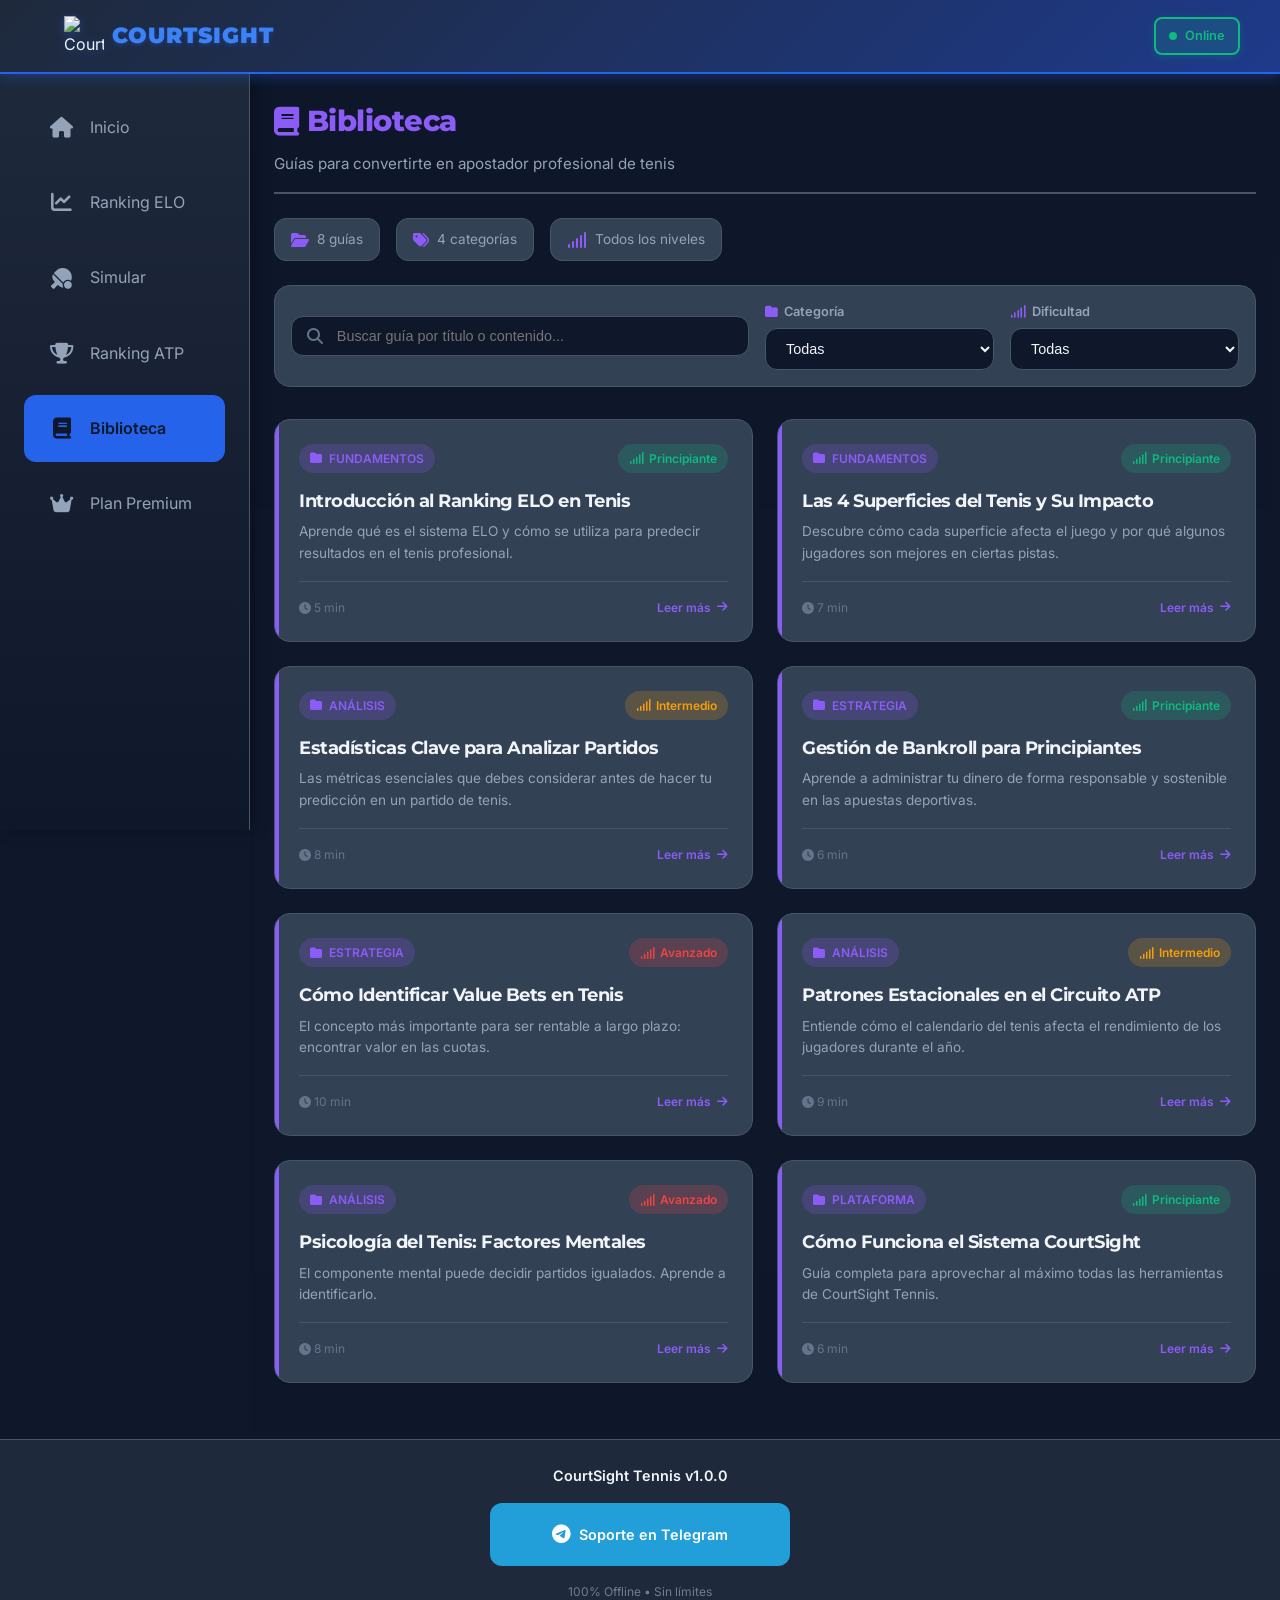
==== pages/biblioteca.html @ 171592a0 "Add files via upload" ====
<!DOCTYPE html>
<html lang="es">
<head>
    <meta charset="UTF-8">
    <meta name="viewport" content="width=device-width, initial-scale=1.0">
    <title>Biblioteca - CourtSight Tennis</title>
    <meta name="description" content="Guías para convertirte en apostador profesional de tenis">
    
    <!-- Favicon -->
    <link rel="icon" type="image/png" href="../logo.png">
    
    <!-- Fonts -->
    <link rel="preconnect" href="https://fonts.googleapis.com">
    <link rel="preconnect" href="https://fonts.gstatic.com" crossorigin>
    <link href="https://fonts.googleapis.com/css2?family=Inter:wght@400;500;600;700&family=Montserrat:wght@700;800;900&display=swap" rel="stylesheet">
    
    <!-- Font Awesome -->
    <link rel="stylesheet" href="https://cdnjs.cloudflare.com/ajax/libs/font-awesome/6.5.1/css/all.min.css">
    
    <!-- CSS Global -->
    <link rel="stylesheet" href="../css/styles.css">
    
    <!-- CSS Específico Biblioteca -->
    <link rel="stylesheet" href="../css/biblioteca.css">
</head>
<body class="surface-biblioteca">
    
    <!-- ============================================
    HEADER
    ============================================ -->
    <header class="header">
        <div class="header-content">
            <div class="logo">
                <button id="menu-toggle" class="menu-toggle" aria-label="Menú">
                    <span class="hamburger"></span>
                </button>
                    <img src="../logo.png" alt="CourtSight Logo" class="logo-img">
                    <h1>COURTSIGHT</h1>
            </div>
            
            <div id="connection-status" class="connection-status">
                <span class="status-dot"></span>
                <span class="status-text">Offline</span>
            </div>
        </div>
    </header>
    
    <!-- ============================================
    OVERLAY SIDEBAR (MÓVIL)
    ============================================ -->
    <div id="sidebar-overlay" class="sidebar-overlay"></div>
    
    <!-- ============================================
    LAYOUT PRINCIPAL
    ============================================ -->
    <div class="app-layout">
        
        <!-- SIDEBAR -->
        <aside id="sidebar" class="sidebar">
            <nav class="sidebar-menu">
                <a href="../index.html" class="sidebar-item">
                    <span class="icon"><i class="fas fa-home"></i></span>
                    <span>Inicio</span>
                </a>
                <a href="ranking-elo.html" class="sidebar-item">
                    <span class="icon"><i class="fas fa-chart-line"></i></span>
                    <span>Ranking ELO</span>
                </a>
                <a href="simulate.html" class="sidebar-item">
                    <span class="icon"><i class="fas fa-table-tennis-paddle-ball"></i></span>
                    <span>Simular</span>
                </a>
                <a href="ranking-atp.html" class="sidebar-item">
                    <span class="icon"><i class="fas fa-trophy"></i></span>
                    <span>Ranking ATP</span>
                </a>
                <a href="biblioteca.html" class="sidebar-item active">
                    <span class="icon"><i class="fas fa-book"></i></span>
                    <span>Biblioteca</span>
                </a>
                <a href="plan-premium.html" class="sidebar-item">
                    <span class="icon"><i class="fas fa-crown"></i></span>
                    <span>Plan Premium</span>
                </a>
            </nav>
        </aside>
        
        <!-- ============================================
        CONTENIDO PRINCIPAL
        ============================================ -->
        <main class="main-content">
            
            <!-- TÍTULO DE LA SECCIÓN -->
            <section class="section-header">
                <h2 class="section-title">
                    <i class="fas fa-book"></i>
                    Biblioteca
                </h2>
                <p class="section-subtitle">
                    Guías para convertirte en apostador profesional de tenis
                </p>
            </section>
            
            <!-- ============================================
            BADGES INFORMATIVOS
            ============================================ -->
            <div class="info-badges">
                <div class="badge">
                    <i class="fas fa-folder-open"></i>
                    <span id="total-guides">0 guías</span>
                </div>
                <div class="badge">
                    <i class="fas fa-tags"></i>
                    <span id="total-categories">0 categorías</span>
                </div>
                <div class="badge">
                    <i class="fas fa-signal"></i>
                    <span id="difficulty-info">Todos los niveles</span>
                </div>
            </div>
            
            <!-- ============================================
            FILTROS DE BÚSQUEDA
            ============================================ -->
            <div class="filters-container">
                <!-- Buscador -->
                <div class="search-box">
                    <i class="fas fa-search"></i>
                    <input 
                        type="text" 
                        id="search-input" 
                        placeholder="Buscar guía por título o contenido..."
                        class="search-input"
                    >
                </div>
                
                <!-- Filtro por Categoría -->
                <div class="filter-group">
                    <label for="category-filter">
                        <i class="fas fa-folder"></i>
                        Categoría
                    </label>
                    <select id="category-filter" class="filter-select">
                        <option value="all">Todas</option>
                    </select>
                </div>
                
                <!-- Filtro por Dificultad -->
                <div class="filter-group">
                    <label for="difficulty-filter">
                        <i class="fas fa-signal"></i>
                        Dificultad
                    </label>
                    <select id="difficulty-filter" class="filter-select">
                        <option value="all">Todas</option>
                        <option value="beginner">Principiante</option>
                        <option value="intermediate">Intermedio</option>
                        <option value="advanced">Avanzado</option>
                        <option value="expert">Experto</option>
                    </select>
                </div>
            </div>
            
            <!-- ============================================
            ESTADO DE CARGA
            ============================================ -->
            <div id="loading-state" class="state-container">
                <div class="loading-spinner">
                    <i class="fas fa-circle-notch fa-spin"></i>
                </div>
                <p>Cargando guías...</p>
            </div>
            
            <!-- ============================================
            ESTADO VACÍO
            ============================================ -->
            <div id="empty-state" class="state-container hidden">
                <i class="fas fa-inbox state-icon"></i>
                <h3>Sin guías disponibles</h3>
                <p>No se encontraron guías con los filtros seleccionados</p>
            </div>
            
            <!-- ============================================
            GRID DE GUÍAS
            ============================================ -->
            <div id="guides-container" class="guides-container hidden">
                <div id="guides-grid" class="guides-grid">
                    <!-- Se llena dinámicamente con JS -->
                </div>
            </div>
            
        </main>
    </div>
    
    <!-- ============================================
    MODAL DE GUÍA (DETALLE)
    ============================================ -->
    <div id="guide-modal" class="modal hidden">
        <div class="modal-overlay"></div>
        <div class="modal-content">
            <button class="modal-close" id="modal-close">
                <i class="fas fa-times"></i>
            </button>
            <div class="modal-header">
                <span id="modal-category" class="modal-category"></span>
                <span id="modal-difficulty" class="modal-difficulty"></span>
            </div>
            <h2 id="modal-title" class="modal-title"></h2>
            <div id="modal-meta" class="modal-meta"></div>
            <div id="modal-body" class="modal-body"></div>
            <div class="modal-footer">
                <button class="btn btn-secondary" id="modal-back">
                    <i class="fas fa-arrow-left"></i>
                    Volver
                </button>
            </div>
        </div>
    </div>
    
    <!-- ============================================
    FOOTER / INFO BAR
    ============================================ -->
    <footer class="info-bar">
        <p class="info-text">CourtSight Tennis v1.0.0</p>
        <a href="https://t.me/Eltonali05" class="telegram-contact" target="_blank" rel="noopener">
            <span class="telegram-icon"><i class="fab fa-telegram-plane"></i></span>
            <span>Soporte en Telegram</span>
        </a>
        <p class="version-text">100% Offline • Sin límites</p>
    </footer>
    
    <!-- ============================================
    JAVASCRIPT
    ============================================ -->
    <script src="../js/app.js"></script>
    <script src="../js/biblioteca.js"></script>
    
</body>
</html>
---- css/styles.css ----
/* ============================================
COURT SIGHT TENNIS - ESTILOS GLOBALES
============================================ */
:root {
    /* Colores - Tennis Blue Theme */
    --bg-primary: #0f172a;
    --bg-secondary: #1e293b;
    --bg-card: #334155;
    
    /* Paleta Azul Tennis */
    --accent: #2563eb;
    --accent-hover: #1d4ed8;
    --accent-light: #3b82f6;
    --accent-dark: #1e3a8a;
    --cyan: #06b6d4;

    /* Texto */
    --text-primary: #f1f5f9;
    --text-secondary: #94a3b8;
    --text-muted: #64748b;

    /* Estados y utilidades */
    --success: #10b981;
    --border: #475569;
    --danger: #ef4444;
    --warning: #f59e0b;
    --telegram: #229ED9;
    --telegram-hover: #1b8ac0;

    /* Espaciado */
    --spacing-xs: 0.5rem;
    --spacing-sm: 1rem;
    --spacing-md: 1.5rem;
    --spacing-lg: 2rem;

    /* Bordes */
    --radius-sm: 8px;
    --radius-md: 12px;
    --radius-lg: 16px;

    /* Sombras */
    --shadow: 0 4px 6px -1px rgba(0, 0, 0, 0.3);
    --shadow-lg: 0 10px 15px -3px rgba(0, 0, 0, 0.4);
}

/* ============================================
RESET & BASE
============================================ */
* {
    margin: 0;
    padding: 0;
    box-sizing: border-box;
    -webkit-tap-highlight-color: transparent;
}

html {
    font-size: 16px;
    scroll-behavior: smooth;
}

body {
    font-family: 'Inter', -apple-system, BlinkMacSystemFont, 'Segoe UI', Roboto, sans-serif;
    background: transparent;
    color: var(--text-primary);
    line-height: 1.6;
    min-height: 100vh;
    display: flex;
    flex-direction: column;
}

/* Títulos con Montserrat */
h1, h2, h3, h4, h5, h6 {
    font-family: 'Montserrat', sans-serif;
    font-weight: 800;
    letter-spacing: -0.5px;
}

body.sidebar-open {
    overflow: hidden;
}

a {
    text-decoration: none;
    color: inherit;
}

/* ============================================
HEADER
============================================ */
.header {
    background: linear-gradient(135deg, var(--bg-secondary) 0%, var(--accent-dark) 100%);
    border-bottom: 2px solid var(--accent);
    padding: var(--spacing-sm) var(--spacing-md);
    position: sticky;
    top: 0;
    z-index: 100;
    box-shadow: 0 4px 12px rgba(37, 99, 235, 0.3);
}

.header-content {
    display: flex;
    justify-content: space-between;
    align-items: center;
    max-width: 1200px;
    margin: 0 auto;
}

.logo {
    display: flex;
    align-items: center;
    gap: var(--spacing-xs);
}

/* Botón Hamburguesa */
.menu-toggle {
    background: transparent;
    border: none;
    cursor: pointer;
    padding: var(--spacing-xs);
    display: flex;
    align-items: center;
    justify-content: center;
    margin-right: var(--spacing-xs);
}

.hamburger {
    display: block;
    width: 24px;
    height: 2px;
    background: var(--text-primary);
    position: relative;
    transition: all 0.3s;
}

.hamburger::before,
.hamburger::after {
    content: '';
    position: absolute;
    width: 24px;
    height: 2px;
    background: var(--text-primary);
    left: 0;
    transition: all 0.3s;
}

.hamburger::before { top: -7px; }
.hamburger::after { top: 7px; }

/* Animación hamburguesa activo */
.menu-toggle.active .hamburger { background: transparent; }
.menu-toggle.active .hamburger::before {
    top: 0;
    transform: rotate(45deg);
    background: var(--accent);
}
.menu-toggle.active .hamburger::after {
    top: 0;
    transform: rotate(-45deg);
    background: var(--accent);
}

.logo-icon { font-size: 1.8rem; }

.logo h1 {
    font-size: 1.4rem;
    font-weight: 900;
    color: var(--accent-light);
    font-family: 'Montserrat', sans-serif;
    letter-spacing: 1px;
    text-transform: uppercase;
    text-shadow: 0 2px 4px rgba(37, 99, 235, 0.3);
}

.logo-img {
    width: 40px;
    height: 40px;
    object-fit: contain;
    display: block;
    filter: drop-shadow(0 2px 4px rgba(37, 99, 235, 0.4));
}

/* Connection Status - Verde/Rojo */
.connection-status {
    display: flex;
    align-items: center;
    gap: var(--spacing-xs);
    font-size: 0.8rem;
    font-weight: 600;
    padding: 0.4rem 0.8rem;
    border-radius: var(--radius-sm);
    border: 2px solid var(--danger);
    background: rgba(239, 68, 68, 0.15);
    color: var(--danger);
    transition: all 0.3s;
    box-shadow: 0 2px 8px rgba(239, 68, 68, 0.2);
}

.connection-status.online {
    border-color: var(--success);
    background: rgba(16, 185, 129, 0.15);
    color: var(--success);
    box-shadow: 0 2px 8px rgba(16, 185, 129, 0.2);
}

.status-dot {
    width: 8px;
    height: 8px;
    border-radius: 50%;
    background: var(--danger);
    animation: pulse 2s infinite;
}

.online .status-dot { background: var(--success); }

@keyframes pulse {
    0%, 100% { opacity: 1; }
    50% { opacity: 0.5; }
}

/* ============================================
OVERLAY
============================================ */
.sidebar-overlay {
    position: fixed;
    top: 0;
    left: 0;
    width: 100%;
    height: 100%;
    background: rgba(0, 0, 0, 0.5);
    z-index: 90;
    opacity: 0;
    visibility: hidden;
    transition: all 0.3s;
}

.sidebar-overlay.active {
    opacity: 1;
    visibility: visible;
}

/* ============================================
LAYOUT CON SIDEBAR
============================================ */
.app-layout {
    display: flex;
    min-height: calc(100vh - 140px);
    flex: 1;
    position: relative;
}

/* Sidebar */
.sidebar {
    width: 250px;
    background: var(--bg-secondary);
    border-right: 1px solid var(--border);
    padding: var(--spacing-md);
    position: fixed;
    top: 70px;
    left: -250px;
    height: calc(100vh - 140px);
    overflow-y: auto;
    z-index: 95;
    transition: left 0.3s ease;
}

.sidebar.open { left: 0; }

.sidebar-menu {
    display: flex;
    flex-direction: column;
    gap: var(--spacing-xs);
}

.sidebar-item {
    display: flex;
    align-items: center;
    gap: var(--spacing-sm);
    padding: var(--spacing-sm) var(--spacing-md);
    border-radius: var(--radius-md);
    color: var(--text-secondary);
    transition: all 0.2s;
    cursor: pointer;
    border: 1px solid transparent;
}

.sidebar-item:hover {
    background: var(--bg-card);
    color: var(--text-primary);
}

.sidebar-item.active {
    background: var(--accent);
    color: var(--bg-primary);
    font-weight: 600;
}

.sidebar-item .icon {
    font-size: 1.3rem;
    width: 25px;
    text-align: center;
}
/* ============================================
🎨 ICONOS FONTAWESOME
============================================ */
.icon i, 
.feature-icon i, 
.wf-icon i, 
.about-icon i, 
.telegram-icon i, 
.btn-icon i {
    font-style: normal;
    display: inline-flex;
    align-items: center;
    justify-content: center;
}

/* Colores específicos para iconos */
.feature-icon i { 
    color: var(--accent-light); 
}

.wf-icon i { 
    color: var(--success); 
}

.telegram-icon i { 
    color: #ffffff; 
}

.btn-icon i {
    animation: pulse-icon 2s ease-in-out infinite;
}

/* Contenido Principal con Fondo */
.main-content {
    flex: 1;
    padding: var(--spacing-md);
    overflow-y: auto;
    width: 100%;
    background-image: url('../flags/fondo-tenis.jpg');
    background-size: cover;
    background-position: center;
    background-repeat: no-repeat;
    background-attachment: fixed;
    position: relative;
}

.main-content::before {
    content: '';
    position: absolute;
    top: 0;
    left: 0;
    width: 100%;
    height: 100%;
    background: rgba(15, 23, 42, 0.85);
    z-index: 0;
    pointer-events: none;
}

.main-content > * {
    position: relative;
    z-index: 1;
}

/* ============================================
SECCIONES DE CONTENIDO
============================================ */
.content-section {
    display: none;
}

.content-section.active {
    display: block;
    animation: fadeIn 0.3s ease-out;
}

.section-title {
    font-size: 1.5rem;
    margin-bottom: var(--spacing-md);
    color: var(--accent);
    display: flex;
    align-items: center;
    gap: var(--spacing-xs);
}

/* ============================================
TARJETA DE BIENVENIDA
============================================ */
.welcome-card {
    background: var(--bg-secondary);
    border: 1px solid var(--border);
    border-radius: var(--radius-lg);
    padding: var(--spacing-md);
    margin-bottom: var(--spacing-md);
}

.welcome-card h4 {
    color: var(--accent-light);
    margin-bottom: var(--spacing-xs);
    font-size: 1.1rem;
}

.welcome-card p {
    color: var(--text-secondary);
    font-size: 0.9rem;
    line-height: 1.7;
}

/* ============================================
WELCOME CARD HERO (MEJORADO)
============================================ */
.hero-welcome {
    background: linear-gradient(135deg, var(--bg-secondary) 0%, var(--bg-primary) 100%);
    border: 1px solid var(--border);
    position: relative;
    overflow: hidden;
    padding: var(--spacing-lg);
}

.hero-welcome::before {
    content: '';
    position: absolute;
    top: -50%;
    right: -50%;
    width: 200%;
    height: 200%;
    background: radial-gradient(circle, rgba(37, 99, 235, 0.15) 0%, transparent 70%);
    animation: pulse-glow 8s ease-in-out infinite;
    pointer-events: none;
}

@keyframes pulse-glow {
    0%, 100% { transform: scale(1); opacity: 0.5; }
    50% { transform: scale(1.1); opacity: 0.8; }
}

.welcome-badge {
    display: inline-block;
    background: linear-gradient(90deg, var(--accent) 0%, var(--success) 100%);
    color: var(--text-primary);
    padding: 0.4rem 1rem;
    border-radius: 20px;
    font-size: 0.85rem;
    font-weight: 600;
    margin-bottom: 1.2rem;
    box-shadow: 0 4px 12px rgba(37, 99, 235, 0.3);
}

.welcome-title {
    font-size: 2rem;
    margin: 0 0 1rem 0;
    color: var(--text-primary);
    font-family: 'Montserrat', sans-serif;
}

.welcome-title .highlight {
    background: linear-gradient(90deg, var(--accent-light) 0%, var(--cyan) 100%);
    -webkit-background-clip: text;
    -webkit-text-fill-color: transparent;
    background-clip: text;
}

.welcome-subtitle {
    color: var(--text-secondary);
    font-size: 1.05rem;
    line-height: 1.6;
    margin-bottom: 1.5rem;
}

.welcome-features {
    display: grid;
    grid-template-columns: repeat(3, 1fr);
    gap: 0.8rem;
    margin-bottom: 1.8rem;
}

.wf-item {
    display: flex;
    align-items: center;
    gap: 0.5rem;
    font-size: 0.9rem;
    color: var(--text-secondary);
}

.wf-icon {
    font-size: 1.2rem;
}

.btn-cta {
    display: inline-block;
    background: linear-gradient(90deg, var(--accent) 0%, var(--accent-light) 100%);
    color: var(--text-primary);
    padding: 0.9rem 1.8rem;
    border-radius: var(--radius-md);
    text-decoration: none;
    font-weight: 600;
    transition: transform 0.2s, box-shadow 0.2s;
    box-shadow: 0 4px 14px rgba(37, 99, 235, 0.4);
}

.btn-cta:hover {
    transform: translateY(-2px);
    box-shadow: 0 6px 20px rgba(37, 99, 235, 0.6);
}

/* ============================================
BANNER "QUIÉNES SOMOS" (EXPANDIBLE)
============================================ */
.about-banner {
    margin: 1.5rem 0;
    border-radius: var(--radius-lg);
    overflow: hidden;
    border: 1px solid var(--border);
    background: linear-gradient(135deg, var(--bg-secondary) 0%, var(--bg-primary) 100%);
    transition: all 0.3s ease;
}

.about-banner-header {
    padding: 1.2rem 1.5rem;
    display: flex;
    align-items: center;
    justify-content: space-between;
    cursor: pointer;
    user-select: none;
}

.about-banner-header:hover {
    background: rgba(255, 255, 255, 0.05);
}

.about-banner-title {
    display: flex;
    align-items: center;
    gap: 0.8rem;
    color: var(--text-primary);
    font-weight: 600;
    font-size: 1.1rem;
}

.about-banner-title .icon {
    font-size: 1.4rem;
}

.about-banner-arrow {
    background: none;
    border: none;
    color: var(--text-secondary);
    font-size: 1.5rem;
    cursor: pointer;
    transition: transform 0.3s ease;
    padding: 0.3rem;
}

.about-banner-arrow.active {
    transform: rotate(180deg);
    color: var(--accent-light);
}

.about-banner-content {
    max-height: 0;
    overflow: hidden;
    transition: max-height 0.4s ease, padding 0.4s ease;
    background: rgba(15, 23, 42, 0.6);
}

.about-banner-content.open {
    max-height: 1000px;
    padding: 0 1.5rem 1.5rem;
}

.about-banner-grid {
    display: grid;
    grid-template-columns: repeat(auto-fit, minmax(250px, 1fr));
    gap: 1.2rem;
    margin-top: 1rem;
}

.about-banner-card {
    background: rgba(30, 41, 59, 0.8);
    padding: 1.2rem;
    border-radius: var(--radius-md);
    border: 1px solid var(--border);
}

/* ============================================
🇨🇺 TARJETA "HECHO EN LA HABANA" CON BANDERA
============================================ */
.about-banner-card.cuban-bg {
    background-image: url('flags/cu.png'); /* ← TU RUTA AQUÍ */
    background-size: cover;
    background-position: center;
    background-repeat: no-repeat;
    position: relative;
    border: 2px solid #50393c; /* Borde rojo cubano */
    overflow: hidden;
}

/* Capa oscura para que el texto se lea bien */
.cuban-flag-overlay {
    position: absolute;
    top: 0;
    left: 0;
    width: 100%;
    height: 100%;
    background: rgba(15, 23, 42, 0.85); /* Capa semitransparente */
    z-index: 1;
    pointer-events: none;
}

/* El contenido (texto) debe estar por encima */
.about-banner-card.cuban-bg h4,
.about-banner-card.cuban-bg p {
    position: relative;
    z-index: 2;
}

/* Efecto hover opcional */
.about-banner-card.cuban-bg:hover {
    border-color: #11224a; /* Azul cubano */
    transform: translateY(-4px);
}

.about-banner-card h4 {
    margin: 0 0 0.6rem 0;
    color: var(--text-primary);
    font-size: 1rem;
    display: flex;
    align-items: center;
    gap: 0.5rem;
}
/* 🇨🇺 Título "Hecho en La Habana" con colores cubanos */
.about-banner-card.cuban-bg h4 {
    background: linear-gradient(90deg, #CF142B 0%, #FFFFFF 50%, #002A8F 100%);
    -webkit-background-clip: text;
    -webkit-text-fill-color: transparent;
    background-clip: text;
    font-weight: 900;
    text-shadow: 0 2px 4px rgba(0, 0, 0, 0.3);
}

.about-banner-card p,
.about-banner-card li {
    color: var(--text-secondary);
    font-size: 0.9rem;
    line-height: 1.5;
    margin: 0.3rem 0;
}

.about-banner-card ul {
    padding-left: 1.2rem;
    margin: 0.5rem 0;
}

.about-banner-card li {
    list-style: none;
    padding-left: 0.3rem;
}

.about-banner-card li::before {
    content: "•";
    color: var(--accent-light);
    font-weight: bold;
    display: inline-block;
    width: 1em;
    margin-left: -1em;
}

.about-banner-card.full-width {
    grid-column: 1 / -1;
}

.mission-tags {
    display: flex;
    flex-wrap: wrap;
    gap: 0.5rem;
    margin-top: 1rem;
}

.tag {
    background: rgba(37, 99, 235, 0.2);
    color: var(--accent-light);
    padding: 0.3rem 0.7rem;
    border-radius: 20px;
    font-size: 0.8rem;
    font-weight: 500;
}

/* ============================================
🔹 SECCIÓN: QUÉ HACE LA APLICACIÓN
============================================ */
.features-section {
    background: var(--bg-secondary);
    border: 1px solid var(--border);
    border-radius: var(--radius-lg);
    padding: var(--spacing-md);
    margin-bottom: var(--spacing-md);
}

.features-title {
    font-size: 1.3rem;
    color: var(--text-primary);
    margin-bottom: var(--spacing-md);
    display: flex;
    align-items: center;
    gap: var(--spacing-xs);
}

.features-list {
    display: grid;
    grid-template-columns: repeat(auto-fit, minmax(280px, 1fr));
    gap: var(--spacing-sm);
    margin-bottom: var(--spacing-md);
}

.feature-item {
    display: flex;
    align-items: flex-start;
    gap: var(--spacing-sm);
    padding: var(--spacing-sm);
    background: rgba(30, 41, 59, 0.5);
    border-radius: var(--radius-md);
    border: 1px solid var(--border);
    transition: transform 0.2s, background 0.2s;
}

.feature-item:hover {
    transform: translateY(-2px);
    background: rgba(30, 41, 59, 0.8);
}

.feature-icon {
    font-size: 1.8rem;
    flex-shrink: 0;
}

.feature-content h4 {
    font-size: 1rem;
    color: var(--text-primary);
    margin-bottom: 0.3rem;
    font-weight: 600;
}

.feature-content p {
    font-size: 0.85rem;
    color: var(--text-secondary);
    line-height: 1.5;
    margin: 0;
}

/* ============================================
🔹 BOTÓN "ÚSALO YA" (Dentro de features-section)
============================================ */
.features-cta {
    text-align: center;
    padding-top: var(--spacing-md);
    border-top: 1px solid var(--border);
}

.btn-use-now {
    display: inline-flex;
    align-items: center;
    justify-content: center;
    gap: 0.4rem;
    background: linear-gradient(135deg, var(--accent) 0%, var(--accent-dark) 100%);
    color: var(--text-primary);
    padding: 1rem 2rem;
    border: none;
    border-radius: var(--radius-lg);
    font-size: 1.1rem;
    font-weight: 700;
    font-family: 'Montserrat', sans-serif;
    cursor: pointer;
    transition: transform 0.2s, box-shadow 0.2s;
    box-shadow: 0 4px 15px rgba(37, 99, 235, 0.5);
    width: 100%;
    max-width: 280px;
}

.btn-use-now:hover {
    transform: translateY(-3px);
    box-shadow: 0 6px 20px rgba(37, 99, 235, 0.7);
}

.btn-use-now:active {
    transform: translateY(-1px);
}

.btn-icon {
    font-size: 1.3rem;
    animation: pulse-icon 2s ease-in-out infinite;
}

@keyframes pulse-icon {
    0%, 100% { transform: scale(1); }
    50% { transform: scale(1.2); }
}

.features-cta-text {
    font-size: 0.85rem;
    color: var(--text-secondary);
    margin-top: 0.8rem;
    margin-bottom: 0;
}

/* ============================================
FOOTER / INFO BAR
============================================ */
.info-bar {
    margin-top: auto;
    padding: var(--spacing-md);
    text-align: center;
    border-top: 1px solid var(--border);
    background: var(--bg-secondary);
    display: flex;
    flex-direction: column;
    align-items: center;
    gap: var(--spacing-sm);
}

.info-text {
    font-size: 0.9rem;
    color: var(--text-primary);
    font-weight: 600;
    margin: 0;
}

.telegram-contact {
    display: inline-flex;
    align-items: center;
    justify-content: center;
    gap: var(--spacing-xs);
    background: var(--telegram);
    color: #ffffff;
    padding: var(--spacing-sm) var(--spacing-md);
    border-radius: var(--radius-md);
    font-size: 0.9rem;
    font-weight: 600;
    transition: background 0.2s, transform 0.1s;
    width: 100%;
    max-width: 300px;
}

.telegram-contact:hover { background: var(--telegram-hover); }
.telegram-contact:active { transform: scale(0.98); }
.telegram-icon { font-size: 1.2rem; }

.version-text {
    font-size: 0.75rem;
    color: var(--text-secondary);
    opacity: 0.7;
    margin: 0;
}

/* ============================================
COMPONENTES REUTILIZABLES
============================================ */
.btn {
    display: inline-block;
    width: 100%;
    padding: var(--spacing-sm) var(--spacing-md);
    border: none;
    border-radius: var(--radius-md);
    font-size: 1rem;
    font-weight: 600;
    cursor: pointer;
    text-align: center;
    transition: background 0.2s;
}

.btn-primary { background: var(--accent); color: var(--bg-primary); }
.btn-primary:hover { background: var(--accent-hover); }

.btn-secondary {
    background: var(--bg-card);
    color: var(--text-primary);
    border: 1px solid var(--border);
}

.btn-danger {
    background: transparent;
    color: var(--danger);
    border: 1px solid var(--danger);
}

.card {
    background: var(--bg-secondary);
    border: 1px solid var(--border);
    border-radius: var(--radius-lg);
    padding: var(--spacing-md);
    margin-bottom: var(--spacing-sm);
}

.card-title {
    font-size: 1.2rem;
    margin-bottom: var(--spacing-sm);
    color: var(--accent);
}

.input {
    width: 100%;
    padding: var(--spacing-sm);
    background: var(--bg-primary);
    border: 1px solid var(--border);
    border-radius: var(--radius-md);
    color: var(--text-primary);
    font-size: 1rem;
}

.input:focus { outline: none; border-color: var(--accent); }

.select {
    width: 100%;
    padding: var(--spacing-sm);
    background: var(--bg-primary);
    border: 1px solid var(--border);
    border-radius: var(--radius-md);
    color: var(--text-primary);
    font-size: 1rem;
}

/* Utilidades */
.hidden { display: none !important; }
.text-center { text-align: center; }
.text-muted { color: var(--text-secondary); }
.mt-1 { margin-top: var(--spacing-sm); }
.mt-2 { margin-top: var(--spacing-md); }

/* ============================================
ANIMACIONES
============================================ */
@keyframes fadeIn {
    from { opacity: 0; transform: translateY(10px); }
    to { opacity: 1; transform: translateY(0); }
}

.fade-in { animation: fadeIn 0.3s ease-out; }

/* ============================================
RESPONSIVE
============================================ */
@media (max-width: 768px) {
    .sidebar { width: 280px; left: -280px; }
    .logo h1 { font-size: 1.2rem; }
    .stats-grid { grid-template-columns: repeat(2, 1fr); }
    .stats-grid-two { grid-template-columns: 1fr; }
    .circular-chart-container { width: 150px; height: 150px; }
    .welcome-features { grid-template-columns: 1fr; }
    .about-banner-grid { grid-template-columns: 1fr; }
    .features-list { grid-template-columns: 1fr; }
}

@media (max-width: 480px) {
    html { font-size: 15px; }
    .stats-grid { grid-template-columns: 1fr; }
    .connection-status { padding: 0.3rem 0.6rem; font-size: 0.7rem; }
    .logo h1 { font-size: 1rem; }
    .circular-chart-container { width: 130px; height: 130px; }
    .date-icon { font-size: 2rem; }
    .date-value { font-size: 1.1rem; }
    .welcome-title { font-size: 1.5rem; }
    .btn-use-now { padding: 0.9rem 2rem; font-size: 1rem; }
}


/* ============================================
DESKTOP: SIDEBAR FIJO DESPLEGADO
============================================ */
@media (min-width: 1025px) {
    /* Sidebar siempre visible en escritorio */
    .sidebar {
        left: 0 !important; /* Forzar visible */
        box-shadow: var(--shadow-lg);
    }
    
    /* Ocultar overlay en escritorio (no se necesita) */
    .sidebar-overlay {
        display: none !important;
    }
    
    /* Contenido principal con margen para no quedar debajo del sidebar */
    .main-content {
        margin-left: 250px; /* Ancho del sidebar */
    }
    
    /* Ocultar botón hamburguesa en escritorio (opcional) */
    .menu-toggle {
        display: none;
    }
    
    /* Ajuste del header para alinearse con el contenido */
    .header-content {
        padding-left: var(--spacing-md);
    }
}





/* ============================================
CORRECCIÓN: SIDEBAR - SIN CHOQUE VISUAL
============================================ */

/* Asegurar que el sidebar tenga fondo consistente */
.sidebar {
    background: var(--bg-secondary); /* O usa: #1e293b directamente */
    /* Si hay un gradiente, que sea consistente */
    background: linear-gradient(180deg, var(--bg-secondary) 0%, var(--bg-primary) 100%);
}

/* Si hay un pseudo-elemento creando el efecto de sombra/sobresaliente */
.sidebar::after {
    background: var(--bg-primary); /* Mismo color que el fondo principal */
}

/* Ajustar el contenedor del layout para desktop */
@media (min-width: 1025px) {
    .app-layout {
        background: var(--bg-primary); /* Fondo azul oscuro detrás de todo */
    }
    
    /* Asegurar que no haya bordes o sombras extrañas */
    .sidebar {
        border-right: 1px solid var(--border);
        box-shadow: 4px 0 15px rgba(0, 0, 0, 0.3);
    }
}

/* Si el problema es el scrollbar, personalizarlo */
@media (min-width: 1025px) {
    .sidebar::-webkit-scrollbar {
        width: 8px;
    }
    
    .sidebar::-webkit-scrollbar-track {
        background: var(--bg-primary); /* Mismo color de fondo */
    }
    
    .sidebar::-webkit-scrollbar-thumb {
        background: var(--border); /* Color del borde */
        border-radius: 4px;
    }
    
    .sidebar::-webkit-scrollbar-thumb:hover {
        background: var(--accent); /* Color de acento al hover */
    }
}
---- css/biblioteca.css ----
/* ============================================
COURT SIGHT TENNIS - BIBLIOTECA CSS
Estilos Específicos para la Página de Biblioteca
============================================ */

/* ============================================
🎨 VARIABLES BIBLIOTECA (Color Principal)
============================================ */
body.surface-biblioteca {
    --surface-color: #8b5cf6;      /* Violeta - Conocimiento */
    --surface-gradient: linear-gradient(135deg, #8b5cf6 0%, #6d28d9 100%);
}

/* ============================================
📊 HEADER DE SECCIÓN
============================================ */
.section-header {
    margin-bottom: var(--spacing-md);
    padding-bottom: var(--spacing-sm);
    border-bottom: 2px solid var(--border);
}

.section-title {
    font-size: 1.8rem;
    color: var(--surface-color);
    display: flex;
    align-items: center;
    gap: var(--spacing-xs);
    margin-bottom: var(--spacing-xs);
}

.section-subtitle {
    color: var(--text-secondary);
    font-size: 0.95rem;
    max-width: 600px;
}

/* ============================================
🏷️ BADGES INFORMATIVOS
============================================ */
.info-badges {
    display: flex;
    flex-wrap: wrap;
    gap: var(--spacing-sm);
    margin-bottom: var(--spacing-md);
}

.badge {
    display: inline-flex;
    align-items: center;
    gap: 0.5rem;
    background: var(--bg-card);
    border: 1px solid var(--border);
    border-radius: var(--radius-md);
    padding: 0.6rem 1rem;
    font-size: 0.85rem;
    color: var(--text-secondary);
    transition: all 0.3s;
}

.badge i {
    color: var(--surface-color);
    font-size: 1rem;
}

.badge:hover {
    border-color: var(--surface-color);
    background: rgba(139, 92, 246, 0.1);
}

/* ============================================
🔍 FILTROS DE BÚSQUEDA
============================================ */
.filters-container {
    display: grid;
    grid-template-columns: 2fr 1fr 1fr;
    gap: var(--spacing-sm);
    margin-bottom: var(--spacing-lg);
    padding: var(--spacing-sm);
    background: var(--bg-card);
    border-radius: var(--radius-lg);
    border: 1px solid var(--border);
}

.search-box {
    position: relative;
    display: flex;
    align-items: center;
}

.search-box i {
    position: absolute;
    left: 1rem;
    color: var(--text-muted);
    font-size: 1rem;
}

.search-input {
    width: 100%;
    padding: 0.7rem 1rem 0.7rem 2.8rem;
    background: var(--bg-primary);
    border: 1px solid var(--border);
    border-radius: var(--radius-md);
    color: var(--text-primary);
    font-size: 0.9rem;
    transition: all 0.3s;
}

.search-input:focus {
    outline: none;
    border-color: var(--surface-color);
    box-shadow: 0 0 0 3px rgba(139, 92, 246, 0.2);
}

.filter-group {
    display: flex;
    flex-direction: column;
    gap: 0.3rem;
}

.filter-group label {
    font-size: 0.8rem;
    color: var(--text-secondary);
    font-weight: 600;
    display: flex;
    align-items: center;
    gap: 0.4rem;
}

.filter-group label i {
    color: var(--surface-color);
}

.filter-select {
    padding: 0.7rem 1rem;
    background: var(--bg-primary);
    border: 1px solid var(--border);
    border-radius: var(--radius-md);
    color: var(--text-primary);
    font-size: 0.9rem;
    cursor: pointer;
    transition: all 0.3s;
}

.filter-select:focus {
    outline: none;
    border-color: var(--surface-color);
}

/* ============================================
📚 GRID DE GUÍAS
============================================ */
.guides-container {
    margin-bottom: var(--spacing-lg);
}

.guides-grid {
    display: grid;
    grid-template-columns: repeat(auto-fill, minmax(320px, 1fr));
    gap: var(--spacing-md);
}

/* ============================================
📖 TARJETA DE GUÍA
============================================ */
.guide-card {
    background: var(--bg-card);
    border: 1px solid var(--border);
    border-radius: var(--radius-lg);
    padding: var(--spacing-md);
    cursor: pointer;
    transition: all 0.3s;
    position: relative;
    overflow: hidden;
}

.guide-card::before {
    content: '';
    position: absolute;
    top: 0;
    left: 0;
    width: 4px;
    height: 100%;
    background: var(--surface-color);
    transition: width 0.3s;
}

.guide-card:hover {
    transform: translateY(-4px);
    box-shadow: 0 8px 24px rgba(139, 92, 246, 0.3);
    border-color: var(--surface-color);
}

.guide-card:hover::before {
    width: 6px;
}

.guide-card-header {
    display: flex;
    justify-content: space-between;
    align-items: flex-start;
    margin-bottom: var(--spacing-sm);
}

.guide-card-category {
    display: inline-flex;
    align-items: center;
    gap: 0.4rem;
    background: rgba(139, 92, 246, 0.2);
    color: var(--surface-color);
    padding: 0.3rem 0.7rem;
    border-radius: 20px;
    font-size: 0.75rem;
    font-weight: 600;
    text-transform: uppercase;
}

.guide-card-difficulty {
    display: inline-flex;
    align-items: center;
    gap: 0.3rem;
    padding: 0.3rem 0.7rem;
    border-radius: 20px;
    font-size: 0.75rem;
    font-weight: 600;
}

/* Colores por dificultad */
.difficulty-beginner {
    background: rgba(16, 185, 129, 0.2);
    color: #10b981;
}

.difficulty-intermediate {
    background: rgba(245, 158, 11, 0.2);
    color: #f59e0b;
}

.difficulty-advanced {
    background: rgba(239, 68, 68, 0.2);
    color: #ef4444;
}

.difficulty-expert {
    background: rgba(139, 92, 246, 0.2);
    color: #8b5cf6;
}

.guide-card-title {
    font-size: 1.1rem;
    color: var(--text-primary);
    margin-bottom: var(--spacing-xs);
    font-weight: 700;
    line-height: 1.4;
}

.guide-card-excerpt {
    font-size: 0.85rem;
    color: var(--text-secondary);
    line-height: 1.6;
    margin-bottom: var(--spacing-sm);
    display: -webkit-box;
    -webkit-line-clamp: 3;
    -webkit-box-orient: vertical;
    overflow: hidden;
}

.guide-card-meta {
    display: flex;
    justify-content: space-between;
    align-items: center;
    padding-top: var(--spacing-sm);
    border-top: 1px solid var(--border);
    font-size: 0.75rem;
    color: var(--text-muted);
}

.guide-card-read {
    display: inline-flex;
    align-items: center;
    gap: 0.4rem;
    color: var(--surface-color);
    font-weight: 600;
    transition: gap 0.3s;
}

.guide-card:hover .guide-card-read {
    gap: 0.6rem;
}

/* ============================================
📖 MODAL DE GUÍA (DETALLE)
============================================ */
.modal {
    position: fixed;
    top: 0;
    left: 0;
    width: 100%;
    height: 100%;
    z-index: 1000;
    display: flex;
    align-items: center;
    justify-content: center;
}

.modal.hidden {
    display: none;
}

.modal-overlay {
    position: absolute;
    top: 0;
    left: 0;
    width: 100%;
    height: 100%;
    background: rgba(0, 0, 0, 0.8);
    backdrop-filter: blur(4px);
}

.modal-content {
    position: relative;
    background: var(--bg-secondary);
    border: 1px solid var(--border);
    border-radius: var(--radius-lg);
    width: 90%;
    max-width: 700px;
    max-height: 90vh;
    overflow-y: auto;
    padding: var(--spacing-lg);
    animation: modalSlideIn 0.3s ease-out;
}

@keyframes modalSlideIn {
    from {
        opacity: 0;
        transform: translateY(20px);
    }
    to {
        opacity: 1;
        transform: translateY(0);
    }
}

.modal-close {
    position: absolute;
    top: 1rem;
    right: 1rem;
    background: var(--bg-card);
    border: 1px solid var(--border);
    color: var(--text-secondary);
    width: 36px;
    height: 36px;
    border-radius: 50%;
    cursor: pointer;
    display: flex;
    align-items: center;
    justify-content: center;
    transition: all 0.3s;
    z-index: 10;
}

.modal-close:hover {
    background: var(--surface-color);
    color: var(--text-primary);
    border-color: var(--surface-color);
}

.modal-header {
    display: flex;
    gap: var(--spacing-xs);
    margin-bottom: var(--spacing-md);
}

.modal-category {
    background: rgba(139, 92, 246, 0.2);
    color: var(--surface-color);
    padding: 0.3rem 0.8rem;
    border-radius: 20px;
    font-size: 0.75rem;
    font-weight: 600;
    text-transform: uppercase;
}

.modal-difficulty {
    padding: 0.3rem 0.8rem;
    border-radius: 20px;
    font-size: 0.75rem;
    font-weight: 600;
}

.modal-title {
    font-size: 1.5rem;
    color: var(--text-primary);
    margin-bottom: var(--spacing-sm);
    font-weight: 800;
}

.modal-meta {
    display: flex;
    gap: var(--spacing-md);
    margin-bottom: var(--spacing-lg);
    padding-bottom: var(--spacing-md);
    border-bottom: 1px solid var(--border);
    font-size: 0.85rem;
    color: var(--text-secondary);
}

.modal-meta span {
    display: flex;
    align-items: center;
    gap: 0.4rem;
}

.modal-meta i {
    color: var(--surface-color);
}

.modal-body {
    font-size: 0.95rem;
    line-height: 1.8;
    color: var(--text-primary);
}

.modal-body h3 {
    font-size: 1.2rem;
    color: var(--surface-color);
    margin: var(--spacing-md) 0 var(--spacing-sm);
}

.modal-body p {
    margin-bottom: var(--spacing-sm);
}

.modal-body ul,
.modal-body ol {
    margin: var(--spacing-sm) 0;
    padding-left: 1.5rem;
}

.modal-body li {
    margin-bottom: 0.4rem;
    color: var(--text-secondary);
}

.modal-body strong {
    color: var(--text-primary);
    font-weight: 700;
}

.modal-footer {
    margin-top: var(--spacing-lg);
    padding-top: var(--spacing-md);
    border-top: 1px solid var(--border);
    display: flex;
    justify-content: flex-end;
}

/* ============================================
⏳ ESTADO DE CARGA
============================================ */
.state-container {
    display: flex;
    flex-direction: column;
    align-items: center;
    justify-content: center;
    padding: 4rem 2rem;
    text-align: center;
    background: var(--bg-card);
    border: 1px solid var(--border);
    border-radius: var(--radius-lg);
}

.loading-spinner {
    font-size: 3rem;
    color: var(--surface-color);
    margin-bottom: var(--spacing-md);
}

.loading-spinner i {
    animation: spin 1s linear infinite;
}

@keyframes spin {
    from { transform: rotate(0deg); }
    to { transform: rotate(360deg); }
}

.state-container p {
    color: var(--text-secondary);
    font-size: 1rem;
}

/* ============================================
📭 ESTADO VACÍO
============================================ */
.empty-state .state-icon {
    font-size: 4rem;
    color: var(--text-muted);
    margin-bottom: var(--spacing-md);
    opacity: 0.5;
}

.empty-state h3 {
    color: var(--text-primary);
    font-size: 1.3rem;
    margin-bottom: var(--spacing-xs);
}

.empty-state p {
    color: var(--text-secondary);
    font-size: 0.95rem;
    max-width: 400px;
}

/* ============================================
📱 RESPONSIVE - TABLET
============================================ */
@media (max-width: 1024px) {
    .filters-container {
        grid-template-columns: 1fr;
    }
    
    .guides-grid {
        grid-template-columns: repeat(auto-fill, minmax(280px, 1fr));
    }
}

/* ============================================
📱 RESPONSIVE - MÓVIL
============================================ */
@media (max-width: 768px) {
    .section-title {
        font-size: 1.5rem;
    }
    
    .section-subtitle {
        font-size: 0.85rem;
    }
    
    .info-badges {
        flex-direction: column;
    }
    
    .badge {
        width: 100%;
        justify-content: flex-start;
    }
    
    .guides-grid {
        grid-template-columns: 1fr;
    }
    
    .modal-content {
        width: 95%;
        padding: var(--spacing-md);
    }
    
    .modal-title {
        font-size: 1.3rem;
    }
}

/* ============================================
📱 RESPONSIVE - MÓVIL PEQUEÑO
============================================ */
@media (max-width: 480px) {
    .section-title {
        font-size: 1.3rem;
    }
    
    .guide-card {
        padding: var(--spacing-sm);
    }
    
    .guide-card-title {
        font-size: 1rem;
    }
    
    .modal-content {
        padding: var(--spacing-sm);
    }
    
    .modal-meta {
        flex-direction: column;
        gap: var(--spacing-xs);
    }
}

/* ============================================
🎨 ANIMACIONES
============================================ */
@keyframes fadeInUp {
    from {
        opacity: 0;
        transform: translateY(20px);
    }
    to {
        opacity: 1;
        transform: translateY(0);
    }
}

.guides-container {
    animation: fadeInUp 0.4s ease-out;
}

.guide-card {
    animation: fadeInUp 0.3s ease-out;
    animation-fill-mode: both;
}

/* Stagger animation para tarjetas */
.guide-card:nth-child(1) { animation-delay: 0.05s; }
.guide-card:nth-child(2) { animation-delay: 0.1s; }
.guide-card:nth-child(3) { animation-delay: 0.15s; }
.guide-card:nth-child(4) { animation-delay: 0.2s; }
.guide-card:nth-child(5) { animation-delay: 0.25s; }
.guide-card:nth-child(n+6) { animation-delay: 0.3s; }

/* ============================================
🔧 UTILIDADES
============================================ */
.hidden {
    display: none !important;
}

/* Scrollbar personalizado */
.modal-content::-webkit-scrollbar,
.guides-container::-webkit-scrollbar {
    width: 8px;
}

.modal-content::-webkit-scrollbar-track,
.guides-container::-webkit-scrollbar-track {
    background: var(--bg-primary);
    border-radius: 4px;
}

.modal-content::-webkit-scrollbar-thumb,
.guides-container::-webkit-scrollbar-thumb {
    background: var(--border);
    border-radius: 4px;
}

.modal-content::-webkit-scrollbar-thumb:hover,
.guides-container::-webkit-scrollbar-thumb:hover {
    background: var(--surface-color);
}

/* ============================================
📌 BOTONES
============================================ */
.btn {
    display: inline-flex;
    align-items: center;
    gap: 0.5rem;
    padding: 0.7rem 1.4rem;
    border-radius: var(--radius-md);
    font-size: 0.9rem;
    font-weight: 600;
    cursor: pointer;
    transition: all 0.3s;
    border: none;
}

.btn-secondary {
    background: var(--bg-card);
    color: var(--text-primary);
    border: 1px solid var(--border);
}

.btn-secondary:hover {
    background: var(--surface-color);
    border-color: var(--surface-color);
}
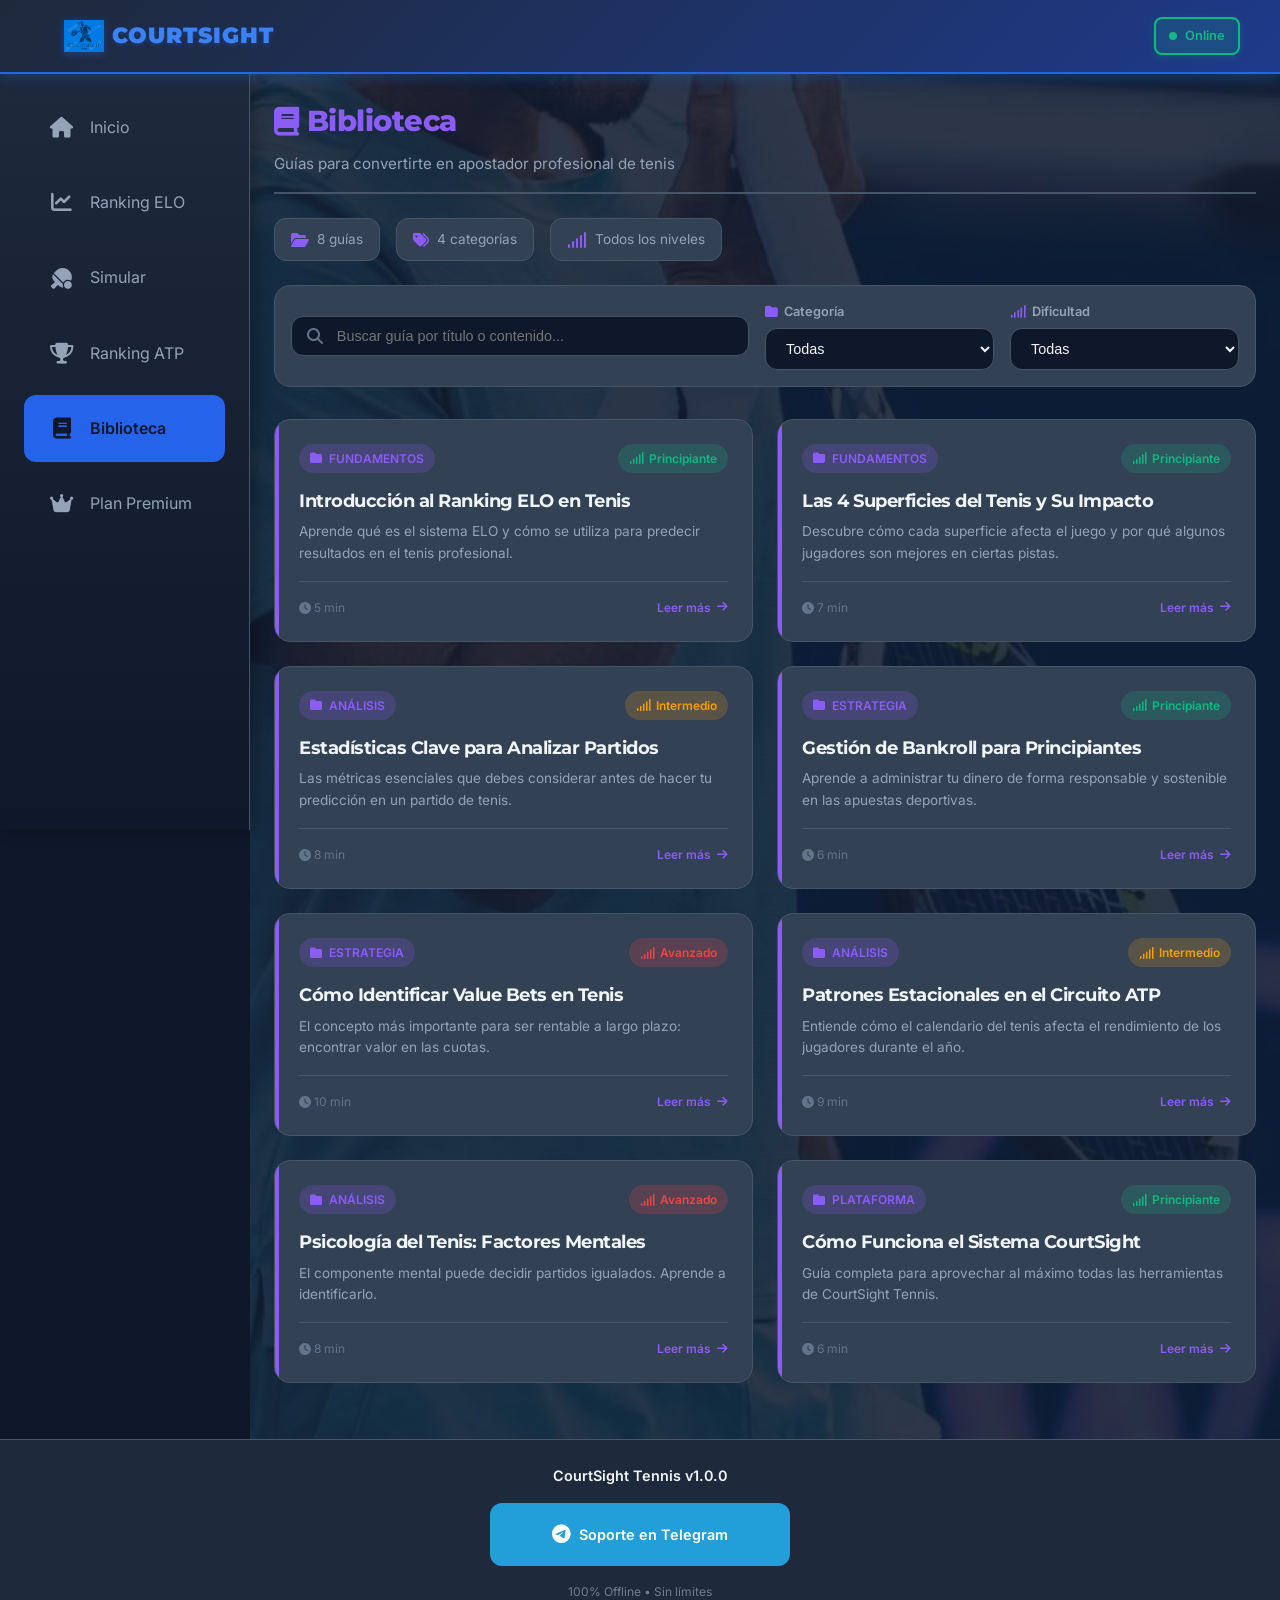
==== commit 475454cb: "Update biblioteca.html" ====
--- a/pages/biblioteca.html
+++ b/pages/biblioteca.html
@@ -34,7 +34,7 @@
                 <button id="menu-toggle" class="menu-toggle" aria-label="Menú">
                     <span class="hamburger"></span>
                 </button>
-                    <img src="../logo.png" alt="CourtSight Logo" class="logo-img">
+                    <img src="../flags/logo.png" alt="CourtSight Logo" class="logo-img">
                     <h1>COURTSIGHT</h1>
             </div>
             
@@ -236,4 +236,4 @@
     <script src="../js/biblioteca.js"></script>
     
 </body>
-</html>+</html>
